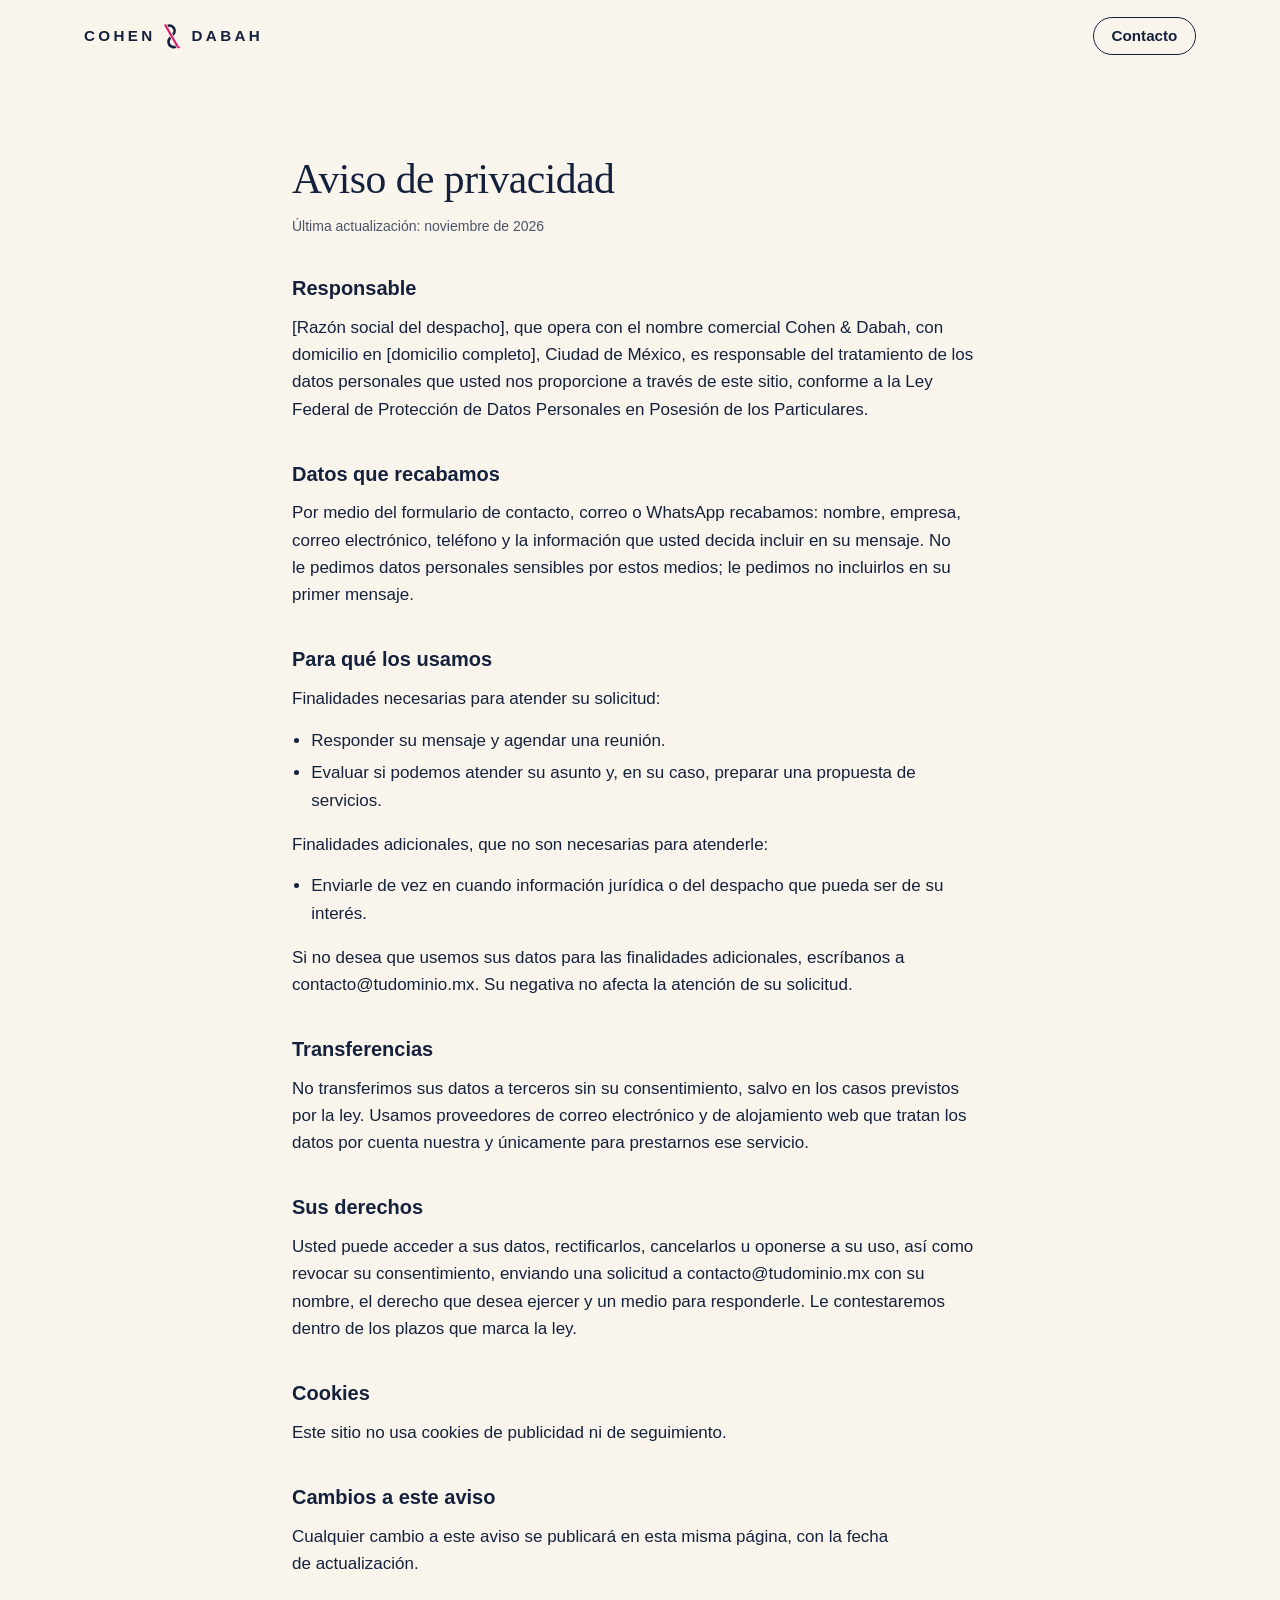
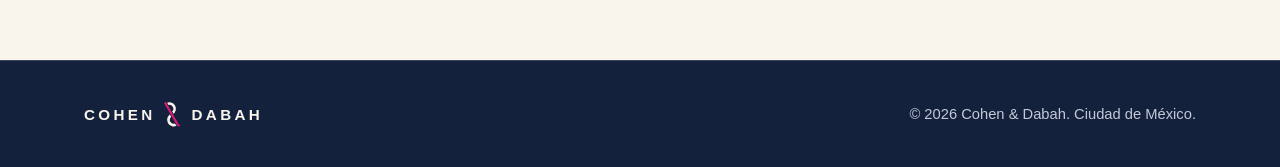
==== aviso-de-privacidad.html @ 1822c253 "Add files via upload" ====
<!doctype html>
<html lang="es-MX">
<head>
<meta charset="utf-8">
<meta name="viewport" content="width=device-width, initial-scale=1, viewport-fit=cover">
<title>Aviso de privacidad · Cohen &amp; Dabah</title>
<meta name="description" content="Aviso de privacidad de Cohen &amp; Dabah para las personas que nos contactan a través de este sitio.">
<meta name="robots" content="noindex">
<link rel="canonical" href="https://tudominio.mx/aviso-de-privacidad">
<link rel="icon" href="/favicon.svg" type="image/svg+xml">
<link rel="stylesheet" href="/styles.css">
</head>
<body>
<header class="site-header" id="top">
  <div class="wrap">
    <a class="lockup" href="/" aria-label="Cohen &amp; Dabah, inicio">
      <span>COHEN</span>
      <svg class="sym" viewBox="45 0 250 355" aria-hidden="true"><g transform="rotate(-30 150 180)"><path class="ink" stroke-width="36" d="M150 189.6 A72 72 0 1 0 150 330.4"/><path class="ink" stroke-width="36" d="M150 30 H160 A70 70 0 0 1 160 170 H150"/></g><path class="cut" stroke-width="50" d="M65 32.8 L230 318.6 C234 326 240 331 249 331 C256 331 261 328 264 323"/><path class="stroke" stroke-width="30" d="M57.5 19.8 L230 318.6"/><path class="tail" d="M217 326.1 C223 340 237 346 250 345 C259 344 265 335 267 321 C262 325 256 325 251 324 C246 323 245 318 243 311.1 Z"/></svg>
      <span>DABAH</span>
    </a>
    <nav class="nav" aria-label="Principal"><a class="btn" href="/#contacto">Contacto</a></nav>
  </div>
</header>

<main class="legal">
  <div class="wrap">
    <h1>Aviso de privacidad</h1>
    <p class="updated">Última actualización: noviembre de 2026</p>

    <h2>Responsable</h2>
    <p>[Razón social del despacho], que opera con el nombre comercial Cohen &amp; Dabah, con domicilio en [domicilio completo], Ciudad de México, es responsable del tratamiento de los datos personales que usted nos proporcione a través de este sitio, conforme a la Ley Federal de Protección de Datos Personales en Posesión de los Particulares.</p>

    <h2>Datos que recabamos</h2>
    <p>Por medio del formulario de contacto, correo o WhatsApp recabamos: nombre, empresa, correo electrónico, teléfono y la información que usted decida incluir en su mensaje. No le pedimos datos personales sensibles por estos medios; le pedimos no incluirlos en su primer mensaje.</p>

    <h2>Para qué los usamos</h2>
    <p>Finalidades necesarias para atender su solicitud:</p>
    <ul>
      <li>Responder su mensaje y agendar una reunión.</li>
      <li>Evaluar si podemos atender su asunto y, en su caso, preparar una propuesta de servicios.</li>
    </ul>
    <p>Finalidades adicionales, que no son necesarias para atenderle:</p>
    <ul>
      <li>Enviarle de vez en cuando información jurídica o del despacho que pueda ser de su interés.</li>
    </ul>
    <p>Si no desea que usemos sus datos para las finalidades adicionales, escríbanos a <span data-site="email-text">contacto@tudominio.mx</span>. Su negativa no afecta la atención de su solicitud.</p>

    <h2>Transferencias</h2>
    <p>No transferimos sus datos a terceros sin su consentimiento, salvo en los casos previstos por la ley. Usamos proveedores de correo electrónico y de alojamiento web que tratan los datos por cuenta nuestra y únicamente para prestarnos ese servicio.</p>

    <h2>Sus derechos</h2>
    <p>Usted puede acceder a sus datos, rectificarlos, cancelarlos u oponerse a su uso, así como revocar su consentimiento, enviando una solicitud a <span data-site="email-text">contacto@tudominio.mx</span> con su nombre, el derecho que desea ejercer y un medio para responderle. Le contestaremos dentro de los plazos que marca la ley.</p>

    <h2>Cookies</h2>
    <p>Este sitio no usa cookies de publicidad ni de seguimiento.</p>

    <h2>Cambios a este aviso</h2>
    <p>Cualquier cambio a este aviso se publicará en esta misma página, con la fecha de actualización.</p>
  </div>
</main>

<footer class="site-footer on-navy">
  <div class="wrap">
    <a class="lockup" href="/" aria-label="Cohen &amp; Dabah, inicio">
      <span>COHEN</span>
      <svg class="sym" viewBox="45 0 250 355" aria-hidden="true"><g transform="rotate(-30 150 180)"><path class="ink" stroke-width="36" d="M150 189.6 A72 72 0 1 0 150 330.4"/><path class="ink" stroke-width="36" d="M150 30 H160 A70 70 0 0 1 160 170 H150"/></g><path class="cut" stroke-width="50" d="M65 32.8 L230 318.6 C234 326 240 331 249 331 C256 331 261 328 264 323"/><path class="stroke" stroke-width="30" d="M57.5 19.8 L230 318.6"/><path class="tail" d="M217 326.1 C223 340 237 346 250 345 C259 344 265 335 267 321 C262 325 256 325 251 324 C246 323 245 318 243 311.1 Z"/></svg>
      <span>DABAH</span>
    </a>
    <p>© 2026 Cohen &amp; Dabah. Ciudad de México.</p>
  </div>
</footer>
</body>
</html>
---- styles.css ----
/* Cohen & Dabah — sitio v1
   Layout: navy bands carry the brand (hero, experiencia, contacto); ivory bands carry the reading.
   Single-theme by choice: the brand palette is fixed, every color is set explicitly. */

@font-face {
  font-family: "DM Sans";
  src: url("/fonts/dm-sans.woff2") format("woff2");
  font-weight: 100 1000;
  font-style: normal;
  font-display: swap;
}
@font-face {
  font-family: "Fraunces";
  src: url("/fonts/fraunces.woff2") format("woff2");
  font-weight: 100 900;
  font-style: normal;
  font-display: swap;
}

:root {
  --navy: #14213D;
  --navy-2: #1B2A4A;
  --rosa: #D81B72;
  --rosa-on-navy: #F06AA5;
  --ivory: #FAF5EC;
  --paper: #F2EADC;
  --slate: #4A5468;
  --line: #D9D0C0;
  --mist: #C3C9D6;
  --line-on-navy: rgba(195, 201, 214, 0.22);

  --sans: "DM Sans", "Helvetica Neue", Arial, sans-serif;
  --serif: "Fraunces", Georgia, "Times New Roman", serif;

  --step--1: 0.875rem;
  --step-0: 1.0625rem;
  --step-1: 1.25rem;
  --step-2: 1.625rem;
  --step-3: clamp(1.9rem, 1.4rem + 1.8vw, 2.6rem);
  --step-4: clamp(2.4rem, 1.6rem + 3.4vw, 4.1rem);

  --wrap: 72rem;
  --gutter-l: max(20px, env(safe-area-inset-left, 0px));
  --gutter-r: max(20px, env(safe-area-inset-right, 0px));

  color-scheme: light;
}

* { box-sizing: border-box; }
html { scroll-behavior: smooth; -webkit-text-size-adjust: 100%; }
body {
  margin: 0;
  background: var(--ivory);
  color: var(--navy);
  font-family: var(--sans);
  font-size: var(--step-0);
  line-height: 1.6;
  -webkit-font-smoothing: antialiased;
}
img, svg { max-width: 100%; }
a { color: inherit; }
:focus-visible { outline: 2px solid var(--rosa); outline-offset: 3px; border-radius: 2px; }
::selection { background: var(--rosa); color: var(--ivory); }

h1, h2, h3 {
  font-family: var(--serif);
  font-weight: 450;
  font-variation-settings: "SOFT" 30, "WONK" 0;
  line-height: 1.12;
  letter-spacing: -0.012em;
  text-wrap: balance;
  margin: 0;
}
p { margin: 0; text-wrap: pretty; }

.wrap {
  max-width: var(--wrap);
  margin-inline: auto;
  padding-left: var(--gutter-l);
  padding-right: var(--gutter-r);
}
.band { padding-block: clamp(4rem, 3rem + 4vw, 7rem); }
.band--navy { background: var(--navy); color: var(--ivory); }
.band--paper { background: var(--paper); }

.skip {
  position: absolute; left: -9999px; top: 0;
  background: var(--navy); color: var(--ivory); padding: 0.6rem 1rem; z-index: 50;
}
.skip:focus { left: 1rem; top: 1rem; }

/* ---------- Symbol ---------- */
.sym { display: block; overflow: visible; }
.sym .ink { fill: none; stroke: var(--sym-ink, var(--navy)); }
.sym .cut { fill: none; stroke: var(--sym-cut, var(--ivory)); stroke-linecap: butt; stroke-linejoin: round; }
.sym .stroke { fill: none; stroke: var(--rosa); stroke-linecap: butt; }
.sym .tail { fill: var(--rosa); }
.on-navy { --sym-ink: var(--ivory); --sym-cut: var(--navy); }

/* ---------- Header ---------- */
body::before {
  content: ""; position: fixed; inset: 0 0 auto;
  height: env(safe-area-inset-top, 0px); z-index: 30; background: var(--ivory);
}
.site-header {
  position: sticky; top: env(safe-area-inset-top, 0px); z-index: 20;
  background: rgba(250, 245, 236, 0.94);
  backdrop-filter: saturate(140%) blur(8px);
  border-bottom: 1px solid transparent;
  transition: border-color 0.2s;
}
.site-header.is-scrolled { border-bottom-color: var(--line); }
.site-header .wrap {
  display: flex; align-items: center; justify-content: space-between; gap: 1.5rem;
  min-height: 4.5rem;
}
.lockup {
  display: inline-flex; align-items: center; gap: 0.55rem;
  text-decoration: none; color: var(--navy);
  font-weight: 700; font-size: 0.95rem; letter-spacing: 0.22em; line-height: 1;
}
.lockup .sym { width: 1.15rem; height: auto; }
.lockup span:last-child { margin-right: -0.22em; }
.nav { display: flex; align-items: center; gap: 1.75rem; font-size: 0.95rem; }
.nav a { text-decoration: none; color: var(--slate); }
.nav a:hover { color: var(--navy); }
.btn {
  display: inline-flex; align-items: center; justify-content: center; gap: 0.5rem;
  font: 600 0.95rem/1 var(--sans);
  padding: 0.85rem 1.3rem; border-radius: 999px;
  border: 1.5px solid currentColor; text-decoration: none; cursor: pointer;
  background: transparent; color: inherit;
  transition: background 0.15s, color 0.15s, border-color 0.15s;
}
.btn--solid { background: var(--rosa); border-color: var(--rosa); color: #fff; }
.btn--solid:hover { background: #B8145F; border-color: #B8145F; }
.btn--ghost:hover { background: var(--ivory); color: var(--navy); border-color: var(--ivory); }
.nav .btn { color: var(--navy); padding: 0.65rem 1.1rem; }
.nav .btn:hover { background: var(--navy); color: var(--ivory); border-color: var(--navy); }

@media (max-width: 760px) {
  .nav a:not(.btn) { display: none; }
  .lockup { font-size: 0.82rem; letter-spacing: 0.18em; }
}

/* ---------- Hero ---------- */
.hero { padding-block: clamp(3.5rem, 2.5rem + 5vw, 7.5rem) clamp(3.5rem, 2.5rem + 4vw, 6.5rem); }
.hero .wrap {
  display: grid; grid-template-columns: minmax(0, 1.5fr) minmax(0, 1fr);
  align-items: center; gap: clamp(2rem, 5vw, 5rem);
}
.hero h1 { font-size: var(--step-4); font-weight: 400; max-width: 14ch; }
.hero .lede { margin-top: 1.6rem; max-width: 36rem; font-size: var(--step-1); line-height: 1.55; color: var(--mist); }
.hero .actions { margin-top: 2.4rem; display: flex; flex-wrap: wrap; gap: 0.9rem; }
.hero-mark { justify-self: center; width: min(100%, 17rem); }
.hero-mark .sym { width: 100%; height: auto; }
.hero-mark figcaption {
  margin-top: 1.4rem; text-align: center;
  font-size: var(--step--1); color: var(--mist); letter-spacing: 0.02em;
}

@media (prefers-reduced-motion: no-preference) {
  .hero-mark .stroke { stroke-dasharray: 342; stroke-dashoffset: 342; animation: draw 1.1s cubic-bezier(.6,.05,.25,1) 0.25s forwards; }
  .hero-mark .tail { opacity: 0; animation: appear 0.35s ease-out 1.2s forwards; }
}
@keyframes draw { to { stroke-dashoffset: 0; } }
@keyframes appear { to { opacity: 1; } }

@media (max-width: 820px) {
  .hero .wrap { grid-template-columns: 1fr; }
  .hero-mark { order: -1; justify-self: start; width: 6.5rem; }
  .hero-mark figcaption { display: none; }
}

/* ---------- Section heads ---------- */
.head { display: grid; gap: 1rem; max-width: 42rem; margin-bottom: clamp(2.5rem, 2rem + 2vw, 3.75rem); }
.head h2 { font-size: var(--step-3); }
.head p { color: var(--slate); font-size: var(--step-1); line-height: 1.55; }
.band--navy .head p { color: var(--mist); }

/* ---------- Situations ---------- */
.situations {
  list-style: none; margin: 0; padding: 0;
  display: grid; grid-template-columns: repeat(2, minmax(0, 1fr));
  column-gap: clamp(2rem, 5vw, 4.5rem);
  border-top: 1px solid var(--line);
}
.situations li {
  display: grid; grid-template-columns: 1.1rem minmax(0, 1fr); gap: 0.9rem;
  padding-block: 1.25rem; border-bottom: 1px solid var(--line);
}
.situations li::before {
  content: ""; width: 0.6rem; height: 2px; background: var(--rosa); margin-top: 0.8rem;
}
.situations strong { display: block; font-weight: 600; }
.situations span { color: var(--slate); font-size: 0.98rem; }
@media (max-width: 720px) { .situations { grid-template-columns: 1fr; } }

/* ---------- Practice ---------- */
.practice {
  display: grid; grid-template-columns: minmax(0, 1fr) auto minmax(0, 1fr);
  gap: clamp(1.5rem, 4vw, 4rem); align-items: start;
}
.practice-col h3 { font-size: var(--step-2); }
.practice-col > p { margin-top: 0.75rem; color: var(--slate); }
.practice-col ul { list-style: none; margin: 1.75rem 0 0; padding: 0; border-top: 1px solid var(--line); }
.practice-col li { padding-block: 0.85rem; border-bottom: 1px solid var(--line); }
.practice-col li b { display: block; font-weight: 600; }
.practice-col li span { display: block; color: var(--slate); font-size: 0.95rem; margin-top: 0.15rem; }
.practice-amp { width: 4.75rem; padding-top: 0.4rem; }
.practice-amp .sym { width: 100%; height: auto; }
.practice-note {
  margin-top: clamp(2.5rem, 4vw, 3.5rem); max-width: 44rem;
  font-family: var(--serif); font-size: var(--step-1); line-height: 1.5;
}
@media (max-width: 820px) {
  .practice { grid-template-columns: 1fr; }
  .practice-amp { width: 3rem; padding-top: 0; }
}

/* ---------- Experience ---------- */
.case {
  display: grid; grid-template-columns: minmax(0, 0.9fr) minmax(0, 1.1fr);
  gap: clamp(2rem, 6vw, 6rem); align-items: start;
}
.case-figure { font-family: var(--serif); font-weight: 400; font-size: clamp(5rem, 3rem + 9vw, 10rem); line-height: 0.9; letter-spacing: -0.03em; }
.case-figure small { display: block; font-family: var(--sans); font-size: var(--step-0); letter-spacing: 0; color: var(--mist); margin-top: 1rem; line-height: 1.5; max-width: 18rem; }
.case h2 { font-size: var(--step-3); }
.case p { margin-top: 1.25rem; color: var(--mist); max-width: 38rem; }
.case dl { margin: 2rem 0 0; display: grid; gap: 0; border-top: 1px solid var(--line-on-navy); }
.case dl div { display: grid; grid-template-columns: 8.5rem minmax(0, 1fr); gap: 1rem; padding-block: 0.9rem; border-bottom: 1px solid var(--line-on-navy); }
.case dt { color: var(--rosa-on-navy); font-weight: 600; font-size: 0.95rem; }
.case dd { margin: 0; color: var(--ivory); }
@media (max-width: 820px) {
  .case { grid-template-columns: 1fr; }
  .case dl div { grid-template-columns: 1fr; gap: 0.2rem; }
}

/* ---------- Process ---------- */
.steps {
  list-style: none; margin: 0; padding: 0; counter-reset: step;
  display: grid; grid-template-columns: repeat(4, minmax(0, 1fr)); gap: clamp(1.25rem, 3vw, 2.5rem);
}
.steps li { counter-increment: step; border-top: 2px solid var(--navy); padding-top: 1.25rem; }
.steps li::before {
  content: counter(step); display: block;
  font-family: var(--serif); font-size: 2.2rem; line-height: 1; color: var(--rosa); margin-bottom: 1rem;
  font-variant-numeric: lining-nums;
}
.steps h3 { font-size: var(--step-1); font-family: var(--sans); font-weight: 650; letter-spacing: 0; }
.steps p { margin-top: 0.6rem; color: var(--slate); font-size: 0.98rem; }
@media (max-width: 900px) { .steps { grid-template-columns: repeat(2, minmax(0, 1fr)); row-gap: 2.5rem; } }
@media (max-width: 520px) { .steps { grid-template-columns: 1fr; } }

/* ---------- Partners ---------- */
.partners { display: grid; grid-template-columns: repeat(2, minmax(0, 1fr)); gap: clamp(2rem, 6vw, 5.5rem); }
.partner { display: grid; gap: 1rem; align-content: start; }
.partner-mono {
  width: 3.5rem; height: 3.5rem; border-radius: 50%;
  display: grid; place-items: center;
  background: var(--navy); color: var(--ivory);
  font-family: var(--serif); font-size: 1.6rem; line-height: 1;
}
.partner h3 { font-size: var(--step-2); }
.partner .role { color: var(--rosa); font-weight: 600; font-size: 0.95rem; margin-top: -0.4rem; }
.partner p { color: var(--slate); }
.partner ul { margin: 0.25rem 0 0; padding: 0; list-style: none; display: grid; gap: 0.55rem; }
.partner li { padding-left: 1.1rem; position: relative; font-size: 0.98rem; }
.partner li::before { content: ""; position: absolute; left: 0; top: 0.75em; width: 0.5rem; height: 2px; background: var(--rosa); }
@media (max-width: 760px) { .partners { grid-template-columns: 1fr; } }

/* ---------- Contact ---------- */
.contact { display: grid; grid-template-columns: minmax(0, 0.85fr) minmax(0, 1.15fr); gap: clamp(2.5rem, 6vw, 6rem); align-items: start; }
.contact h2 { font-size: var(--step-3); }
.contact .intro { margin-top: 1.25rem; color: var(--mist); font-size: var(--step-1); line-height: 1.55; }
.channels { margin: 2.5rem 0 0; padding: 0; list-style: none; border-top: 1px solid var(--line-on-navy); }
.channels li { padding-block: 1rem; border-bottom: 1px solid var(--line-on-navy); display: grid; gap: 0.15rem; }
.channels .label { font-size: var(--step--1); color: var(--mist); }
.channels a, .channels .value { color: var(--ivory); font-size: var(--step-1); text-decoration: none; overflow-wrap: anywhere; user-select: all; }
.channels a:hover { color: var(--rosa-on-navy); }

.form { display: grid; grid-template-columns: repeat(2, minmax(0, 1fr)); gap: 1.1rem 1.25rem; }
.field { display: grid; gap: 0.4rem; min-width: 0; }
.field--full { grid-column: 1 / -1; }
.field label { font-size: 0.92rem; color: var(--mist); }
.field input, .field select, .field textarea {
  width: 100%; font: inherit; font-size: 1rem; color: var(--ivory);
  background: var(--navy-2); border: 1px solid var(--line-on-navy); border-radius: 6px;
  padding: 0.8rem 0.9rem;
}
.field select { appearance: none; background-image: linear-gradient(45deg, transparent 50%, var(--mist) 50%), linear-gradient(135deg, var(--mist) 50%, transparent 50%); background-position: calc(100% - 1.2rem) 55%, calc(100% - 0.85rem) 55%; background-size: 0.35rem 0.35rem; background-repeat: no-repeat; padding-right: 2.2rem; }
.field select option { color: var(--navy); background: var(--ivory); }
.field textarea { min-height: 8.5rem; resize: vertical; }
.field input:focus, .field select:focus, .field textarea:focus { outline: none; border-color: var(--rosa-on-navy); box-shadow: 0 0 0 3px rgba(240, 106, 165, 0.25); }
.field input[aria-invalid="true"], .field textarea[aria-invalid="true"] { border-color: var(--rosa-on-navy); }
.consent { grid-column: 1 / -1; display: grid; grid-template-columns: auto minmax(0, 1fr); gap: 0.7rem; align-items: start; font-size: 0.92rem; color: var(--mist); }
.consent input { width: 1.1rem; height: 1.1rem; margin-top: 0.2rem; accent-color: var(--rosa); }
.consent a { color: var(--ivory); }
.form-foot { grid-column: 1 / -1; display: flex; flex-wrap: wrap; align-items: center; gap: 1rem 1.5rem; margin-top: 0.4rem; }
.form-status { font-size: 0.95rem; color: var(--mist); min-height: 1.5em; }
.form-status.is-error { color: var(--rosa-on-navy); }
.hp { position: absolute; left: -9999px; width: 1px; height: 1px; overflow: hidden; }
@media (max-width: 860px) { .contact { grid-template-columns: 1fr; } }
@media (max-width: 520px) { .form { grid-template-columns: 1fr; } }

/* ---------- Footer ---------- */
.site-footer { background: var(--navy); color: var(--mist); border-top: 1px solid var(--line-on-navy); padding-block: 2.5rem calc(2.5rem + env(safe-area-inset-bottom, 0px)); font-size: 0.92rem; }
.site-footer .wrap { display: flex; flex-wrap: wrap; justify-content: space-between; align-items: center; gap: 1.25rem 2rem; }
.site-footer .lockup { color: var(--ivory); }
.site-footer nav { display: flex; flex-wrap: wrap; gap: 0.5rem 1.5rem; }
.site-footer a { color: var(--mist); text-decoration: none; }
.site-footer a:hover { color: var(--ivory); }

/* ---------- Legal page ---------- */
.legal { padding-block: clamp(3rem, 2rem + 4vw, 5.5rem); }
.legal .wrap { max-width: 46rem; }
.legal h1 { font-size: var(--step-3); }
.legal .updated { margin-top: 0.75rem; color: var(--slate); font-size: var(--step--1); }
.legal h2 { font-size: var(--step-1); font-family: var(--sans); font-weight: 650; letter-spacing: 0; margin-top: 2.5rem; }
.legal p, .legal ul { margin-top: 0.9rem; color: var(--navy); }
.legal ul { padding-left: 1.2rem; }
.legal li + li { margin-top: 0.35rem; }
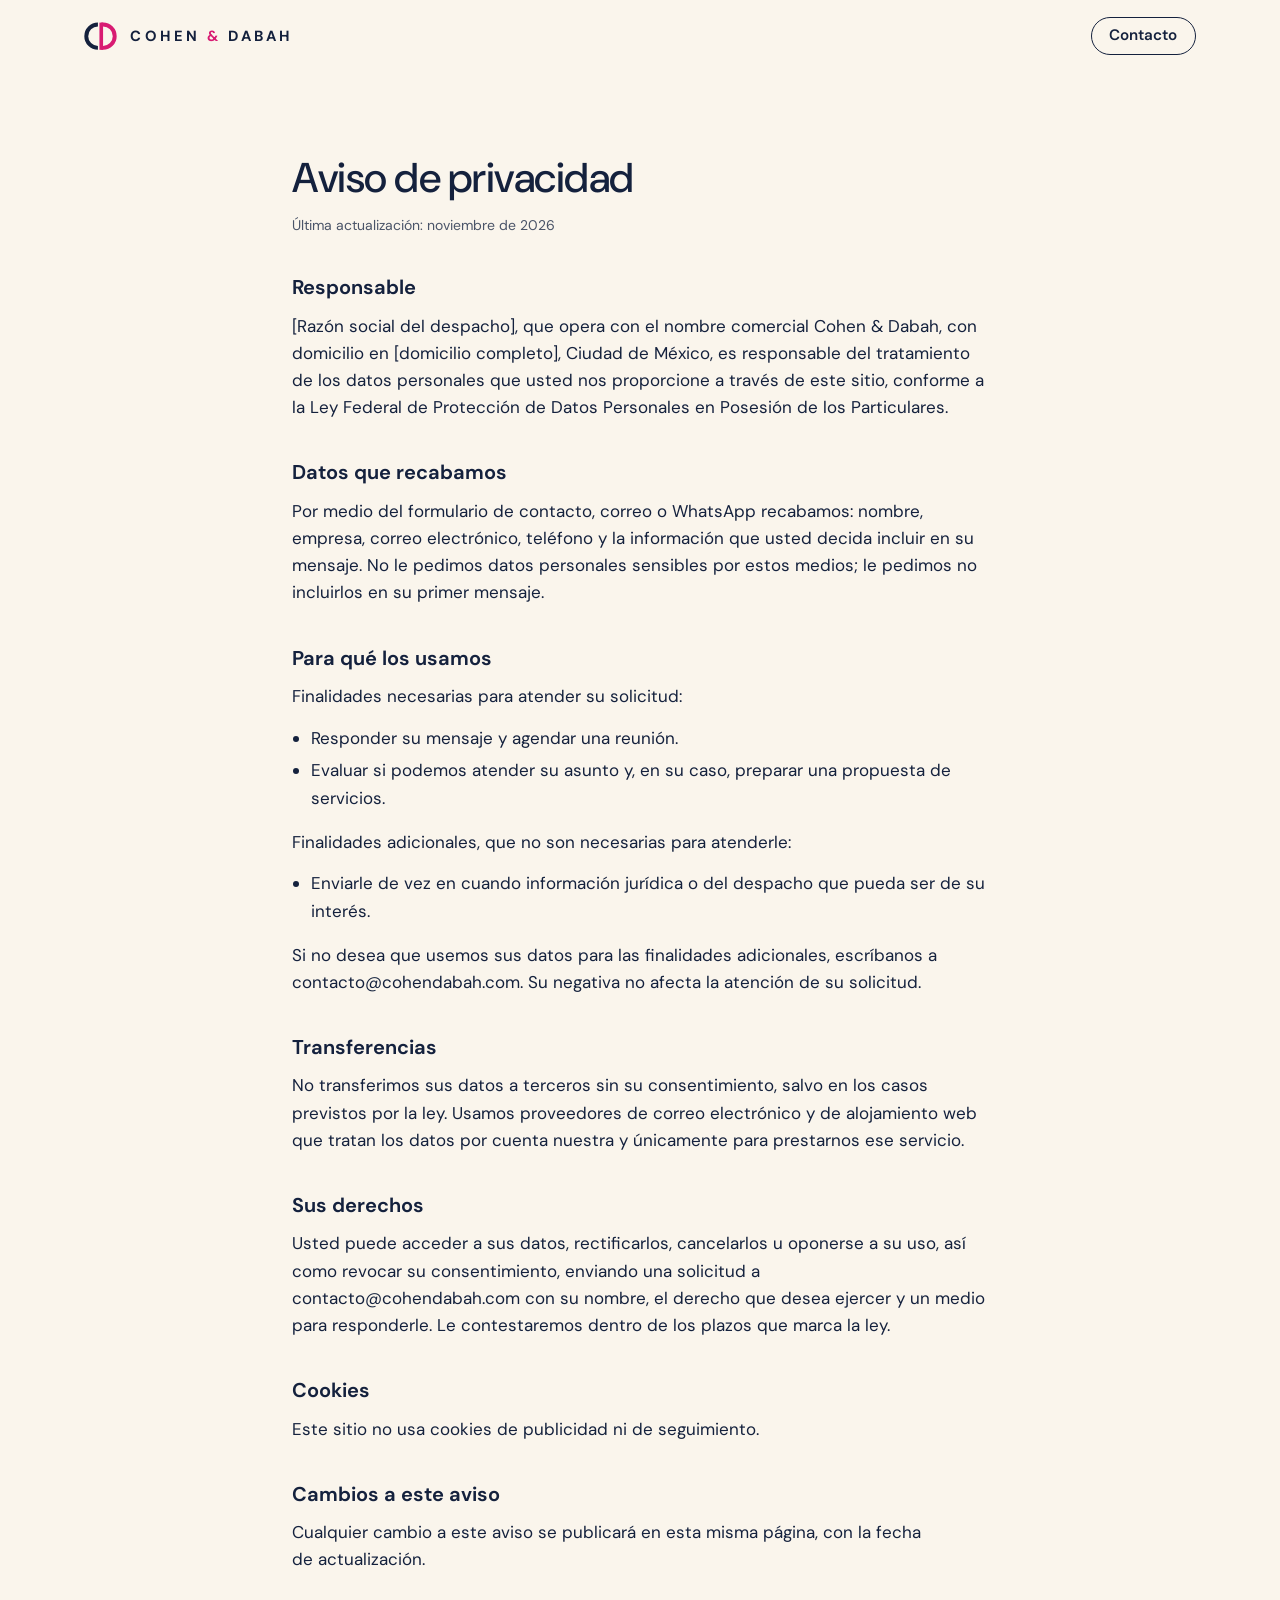
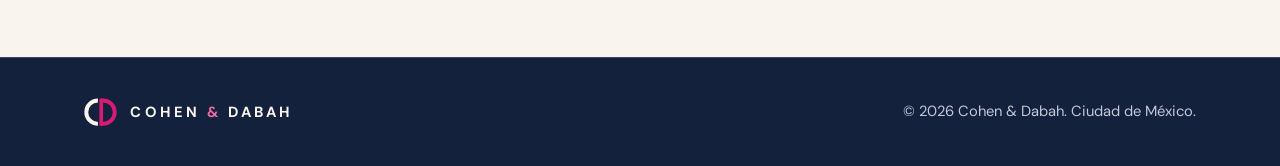
==== commit 024f5021: "Nuevo logo C | D con pilar y fuentes en /fonts - Reemplaza el ampersand por el símbolo final 9b (C |" ====
--- a/aviso-de-privacidad.html
+++ b/aviso-de-privacidad.html
@@ -6,7 +6,7 @@
 <title>Aviso de privacidad · Cohen &amp; Dabah</title>
 <meta name="description" content="Aviso de privacidad de Cohen &amp; Dabah para las personas que nos contactan a través de este sitio.">
 <meta name="robots" content="noindex">
-<link rel="canonical" href="https://tudominio.mx/aviso-de-privacidad">
+<link rel="canonical" href="https://cohendabah.com/aviso-de-privacidad">
 <link rel="icon" href="/favicon.svg" type="image/svg+xml">
 <link rel="stylesheet" href="/styles.css">
 </head>
@@ -14,9 +14,7 @@
 <header class="site-header" id="top">
   <div class="wrap">
     <a class="lockup" href="/" aria-label="Cohen &amp; Dabah, inicio">
-      <span>COHEN</span>
-      <svg class="sym" viewBox="45 0 250 355" aria-hidden="true"><g transform="rotate(-30 150 180)"><path class="ink" stroke-width="36" d="M150 189.6 A72 72 0 1 0 150 330.4"/><path class="ink" stroke-width="36" d="M150 30 H160 A70 70 0 0 1 160 170 H150"/></g><path class="cut" stroke-width="50" d="M65 32.8 L230 318.6 C234 326 240 331 249 331 C256 331 261 328 264 323"/><path class="stroke" stroke-width="30" d="M57.5 19.8 L230 318.6"/><path class="tail" d="M217 326.1 C223 340 237 346 250 345 C259 344 265 335 267 321 C262 325 256 325 251 324 C246 323 245 318 243 311.1 Z"/></svg>
-      <span>DABAH</span>
+      <svg class="sym" viewBox="6 56 222 188" aria-hidden="true"><path class="d" d="M120 73 H132 A77 77 0 0 1 132 227 H120"/><rect class="pillar" x="108" y="60" width="24" height="180"/><path class="c" d="M98 73 A77 77 0 0 0 98 227"/></svg><span class="lockup-name">COHEN <span class="amp">&amp;</span> DABAH</span>
     </a>
     <nav class="nav" aria-label="Principal"><a class="btn" href="/#contacto">Contacto</a></nav>
   </div>
@@ -43,13 +41,13 @@
     <ul>
       <li>Enviarle de vez en cuando información jurídica o del despacho que pueda ser de su interés.</li>
     </ul>
-    <p>Si no desea que usemos sus datos para las finalidades adicionales, escríbanos a <span data-site="email-text">contacto@tudominio.mx</span>. Su negativa no afecta la atención de su solicitud.</p>
+    <p>Si no desea que usemos sus datos para las finalidades adicionales, escríbanos a <span data-site="email-text">contacto@cohendabah.com</span>. Su negativa no afecta la atención de su solicitud.</p>
 
     <h2>Transferencias</h2>
     <p>No transferimos sus datos a terceros sin su consentimiento, salvo en los casos previstos por la ley. Usamos proveedores de correo electrónico y de alojamiento web que tratan los datos por cuenta nuestra y únicamente para prestarnos ese servicio.</p>
 
     <h2>Sus derechos</h2>
-    <p>Usted puede acceder a sus datos, rectificarlos, cancelarlos u oponerse a su uso, así como revocar su consentimiento, enviando una solicitud a <span data-site="email-text">contacto@tudominio.mx</span> con su nombre, el derecho que desea ejercer y un medio para responderle. Le contestaremos dentro de los plazos que marca la ley.</p>
+    <p>Usted puede acceder a sus datos, rectificarlos, cancelarlos u oponerse a su uso, así como revocar su consentimiento, enviando una solicitud a <span data-site="email-text">contacto@cohendabah.com</span> con su nombre, el derecho que desea ejercer y un medio para responderle. Le contestaremos dentro de los plazos que marca la ley.</p>
 
     <h2>Cookies</h2>
     <p>Este sitio no usa cookies de publicidad ni de seguimiento.</p>
@@ -62,9 +60,7 @@
 <footer class="site-footer on-navy">
   <div class="wrap">
     <a class="lockup" href="/" aria-label="Cohen &amp; Dabah, inicio">
-      <span>COHEN</span>
-      <svg class="sym" viewBox="45 0 250 355" aria-hidden="true"><g transform="rotate(-30 150 180)"><path class="ink" stroke-width="36" d="M150 189.6 A72 72 0 1 0 150 330.4"/><path class="ink" stroke-width="36" d="M150 30 H160 A70 70 0 0 1 160 170 H150"/></g><path class="cut" stroke-width="50" d="M65 32.8 L230 318.6 C234 326 240 331 249 331 C256 331 261 328 264 323"/><path class="stroke" stroke-width="30" d="M57.5 19.8 L230 318.6"/><path class="tail" d="M217 326.1 C223 340 237 346 250 345 C259 344 265 335 267 321 C262 325 256 325 251 324 C246 323 245 318 243 311.1 Z"/></svg>
-      <span>DABAH</span>
+      <svg class="sym" viewBox="6 56 222 188" aria-hidden="true"><path class="d" d="M120 73 H132 A77 77 0 0 1 132 227 H120"/><rect class="pillar" x="108" y="60" width="24" height="180"/><path class="c" d="M98 73 A77 77 0 0 0 98 227"/></svg><span class="lockup-name">COHEN <span class="amp">&amp;</span> DABAH</span>
     </a>
     <p>© 2026 Cohen &amp; Dabah. Ciudad de México.</p>
   </div>
--- a/styles.css
+++ b/styles.css
@@ -6,13 +6,6 @@
   font-family: "DM Sans";
   src: url("/fonts/dm-sans.woff2") format("woff2");
   font-weight: 100 1000;
-  font-style: normal;
-  font-display: swap;
-}
-@font-face {
-  font-family: "Fraunces";
-  src: url("/fonts/fraunces.woff2") format("woff2");
-  font-weight: 100 900;
   font-style: normal;
   font-display: swap;
 }
@@ -30,7 +23,6 @@
   --line-on-navy: rgba(195, 201, 214, 0.22);
 
   --sans: "DM Sans", "Helvetica Neue", Arial, sans-serif;
-  --serif: "Fraunces", Georgia, "Times New Roman", serif;
 
   --step--1: 0.875rem;
   --step-0: 1.0625rem;
@@ -63,10 +55,9 @@
 ::selection { background: var(--rosa); color: var(--ivory); }
 
 h1, h2, h3 {
-  font-family: var(--serif);
-  font-weight: 450;
-  font-variation-settings: "SOFT" 30, "WONK" 0;
-  line-height: 1.12;
+  font-family: var(--sans);
+  font-weight: 500;
+  line-height: 1.1;
   letter-spacing: -0.012em;
   text-wrap: balance;
   margin: 0;
@@ -90,12 +81,13 @@
 .skip:focus { left: 1rem; top: 1rem; }
 
 /* ---------- Symbol ---------- */
+/* 9b · C | D con pilar: C en tinta, D y pilar en rosa */
 .sym { display: block; overflow: visible; }
-.sym .ink { fill: none; stroke: var(--sym-ink, var(--navy)); }
-.sym .cut { fill: none; stroke: var(--sym-cut, var(--ivory)); stroke-linecap: butt; stroke-linejoin: round; }
-.sym .stroke { fill: none; stroke: var(--rosa); stroke-linecap: butt; }
-.sym .tail { fill: var(--rosa); }
-.on-navy { --sym-ink: var(--ivory); --sym-cut: var(--navy); }
+.sym .c, .sym .d { fill: none; stroke-width: 26; stroke-linecap: butt; }
+.sym .c { stroke: var(--sym-ink, var(--navy)); }
+.sym .d { stroke: var(--rosa); }
+.sym .pillar { fill: var(--rosa); }
+.on-navy { --sym-ink: var(--ivory); }
 
 /* ---------- Header ---------- */
 body::before {
@@ -115,12 +107,15 @@
   min-height: 4.5rem;
 }
 .lockup {
-  display: inline-flex; align-items: center; gap: 0.55rem;
+  display: inline-flex; align-items: center; gap: 0.8rem;
   text-decoration: none; color: var(--navy);
-  font-weight: 700; font-size: 0.95rem; letter-spacing: 0.22em; line-height: 1;
-}
-.lockup .sym { width: 1.15rem; height: auto; }
-.lockup span:last-child { margin-right: -0.22em; }
+  font-weight: 700; font-size: 0.92rem; letter-spacing: 0.22em; line-height: 1;
+  white-space: nowrap;
+}
+.lockup .sym { width: 2.1rem; height: auto; flex: none; }
+.lockup-name { margin-right: -0.22em; }
+.amp { color: var(--rosa); }
+.on-navy .amp { color: var(--rosa-on-navy); }
 .nav { display: flex; align-items: center; gap: 1.75rem; font-size: 0.95rem; }
 .nav a { text-decoration: none; color: var(--slate); }
 .nav a:hover { color: var(--navy); }
@@ -140,7 +135,8 @@
 
 @media (max-width: 760px) {
   .nav a:not(.btn) { display: none; }
-  .lockup { font-size: 0.82rem; letter-spacing: 0.18em; }
+  .lockup { font-size: 0.8rem; letter-spacing: 0.16em; gap: 0.6rem; }
+  .lockup .sym { width: 1.8rem; }
 }
 
 /* ---------- Hero ---------- */
@@ -149,10 +145,10 @@
   display: grid; grid-template-columns: minmax(0, 1.5fr) minmax(0, 1fr);
   align-items: center; gap: clamp(2rem, 5vw, 5rem);
 }
-.hero h1 { font-size: var(--step-4); font-weight: 400; max-width: 14ch; }
+.hero h1 { font-size: var(--step-4); font-weight: 500; max-width: 14ch; letter-spacing: -0.02em; }
 .hero .lede { margin-top: 1.6rem; max-width: 36rem; font-size: var(--step-1); line-height: 1.55; color: var(--mist); }
 .hero .actions { margin-top: 2.4rem; display: flex; flex-wrap: wrap; gap: 0.9rem; }
-.hero-mark { justify-self: center; width: min(100%, 17rem); }
+.hero-mark { justify-self: center; width: min(100%, 19rem); }
 .hero-mark .sym { width: 100%; height: auto; }
 .hero-mark figcaption {
   margin-top: 1.4rem; text-align: center;
@@ -160,15 +156,17 @@
 }
 
 @media (prefers-reduced-motion: no-preference) {
-  .hero-mark .stroke { stroke-dasharray: 342; stroke-dashoffset: 342; animation: draw 1.1s cubic-bezier(.6,.05,.25,1) 0.25s forwards; }
-  .hero-mark .tail { opacity: 0; animation: appear 0.35s ease-out 1.2s forwards; }
-}
-@keyframes draw { to { stroke-dashoffset: 0; } }
-@keyframes appear { to { opacity: 1; } }
+  .hero-mark .pillar { transform-box: fill-box; transform-origin: 50% 100%; animation: rise 0.7s cubic-bezier(.6,.05,.25,1) 0.15s backwards; }
+  .hero-mark .c { stroke-dasharray: 242; animation: draw-c 0.9s cubic-bezier(.6,.05,.25,1) 0.7s backwards; }
+  .hero-mark .d { stroke-dasharray: 268; animation: draw-d 0.9s cubic-bezier(.6,.05,.25,1) 0.7s backwards; }
+}
+@keyframes rise { from { transform: scaleY(0); } }
+@keyframes draw-c { from { stroke-dashoffset: -242; } }
+@keyframes draw-d { from { stroke-dashoffset: 268; } }
 
 @media (max-width: 820px) {
   .hero .wrap { grid-template-columns: 1fr; }
-  .hero-mark { order: -1; justify-self: start; width: 6.5rem; }
+  .hero-mark { order: -1; justify-self: start; width: 7.5rem; }
   .hero-mark figcaption { display: none; }
 }
 
@@ -207,15 +205,16 @@
 .practice-col li { padding-block: 0.85rem; border-bottom: 1px solid var(--line); }
 .practice-col li b { display: block; font-weight: 600; }
 .practice-col li span { display: block; color: var(--slate); font-size: 0.95rem; margin-top: 0.15rem; }
-.practice-amp { width: 4.75rem; padding-top: 0.4rem; }
-.practice-amp .sym { width: 100%; height: auto; }
+.practice-amp { align-self: stretch; display: flex; justify-content: center; }
+.pillar-rule { width: 6px; background: var(--rosa); border-radius: 1px; }
 .practice-note {
   margin-top: clamp(2.5rem, 4vw, 3.5rem); max-width: 44rem;
-  font-family: var(--serif); font-size: var(--step-1); line-height: 1.5;
+  font-size: var(--step-1); line-height: 1.5; font-weight: 500;
 }
 @media (max-width: 820px) {
   .practice { grid-template-columns: 1fr; }
-  .practice-amp { width: 3rem; padding-top: 0; }
+  .practice-amp { justify-content: flex-start; }
+  .pillar-rule { width: 3.5rem; height: 4px; }
 }
 
 /* ---------- Experience ---------- */
@@ -223,7 +222,7 @@
   display: grid; grid-template-columns: minmax(0, 0.9fr) minmax(0, 1.1fr);
   gap: clamp(2rem, 6vw, 6rem); align-items: start;
 }
-.case-figure { font-family: var(--serif); font-weight: 400; font-size: clamp(5rem, 3rem + 9vw, 10rem); line-height: 0.9; letter-spacing: -0.03em; }
+.case-figure { font-weight: 300; font-size: clamp(5rem, 3rem + 9vw, 10rem); line-height: 0.9; letter-spacing: -0.03em; }
 .case-figure small { display: block; font-family: var(--sans); font-size: var(--step-0); letter-spacing: 0; color: var(--mist); margin-top: 1rem; line-height: 1.5; max-width: 18rem; }
 .case h2 { font-size: var(--step-3); }
 .case p { margin-top: 1.25rem; color: var(--mist); max-width: 38rem; }
@@ -244,7 +243,7 @@
 .steps li { counter-increment: step; border-top: 2px solid var(--navy); padding-top: 1.25rem; }
 .steps li::before {
   content: counter(step); display: block;
-  font-family: var(--serif); font-size: 2.2rem; line-height: 1; color: var(--rosa); margin-bottom: 1rem;
+  font-size: 2.2rem; font-weight: 300; line-height: 1; color: var(--rosa); margin-bottom: 1rem;
   font-variant-numeric: lining-nums;
 }
 .steps h3 { font-size: var(--step-1); font-family: var(--sans); font-weight: 650; letter-spacing: 0; }
@@ -259,7 +258,7 @@
   width: 3.5rem; height: 3.5rem; border-radius: 50%;
   display: grid; place-items: center;
   background: var(--navy); color: var(--ivory);
-  font-family: var(--serif); font-size: 1.6rem; line-height: 1;
+  font-size: 1.5rem; font-weight: 700; line-height: 1;
 }
 .partner h3 { font-size: var(--step-2); }
 .partner .role { color: var(--rosa); font-weight: 600; font-size: 0.95rem; margin-top: -0.4rem; }
@@ -320,3 +319,4 @@
 .legal p, .legal ul { margin-top: 0.9rem; color: var(--navy); }
 .legal ul { padding-left: 1.2rem; }
 .legal li + li { margin-top: 0.35rem; }
+.partner:nth-child(2) .partner-mono { background: var(--rosa); }
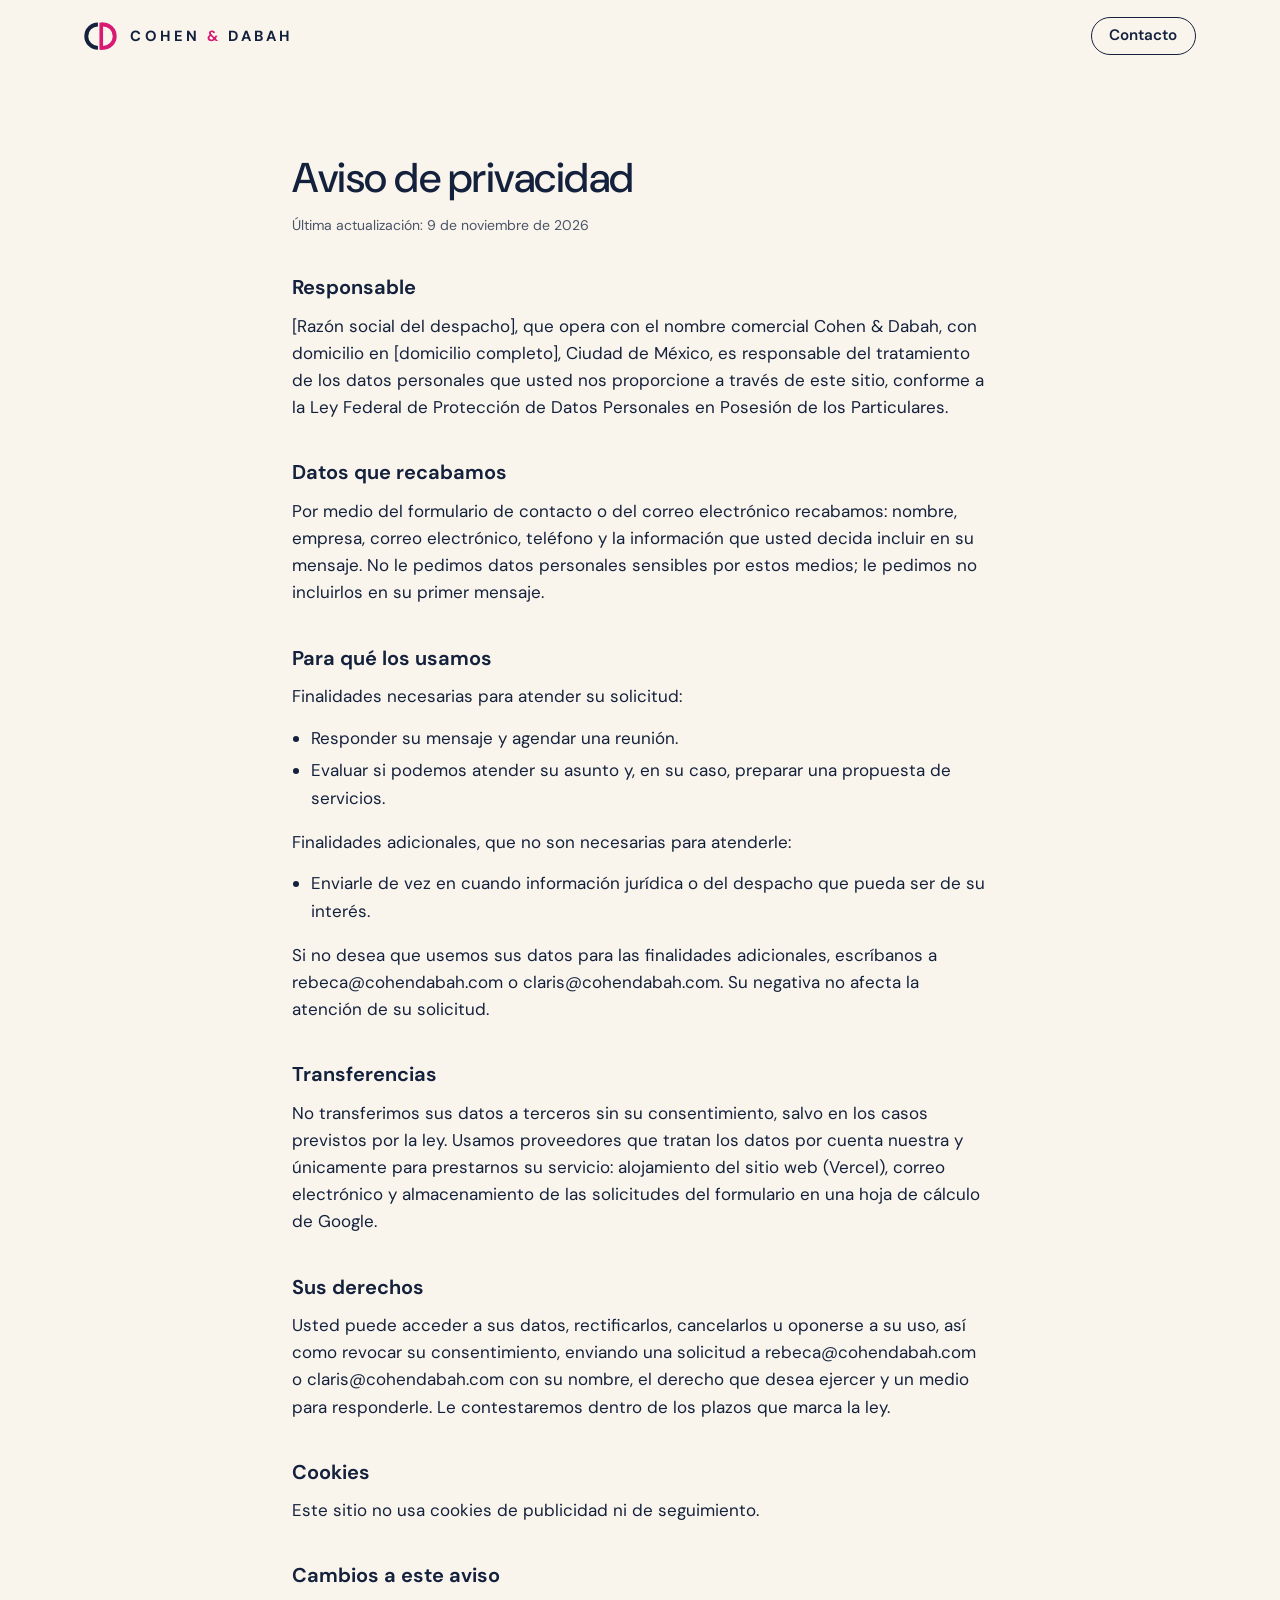
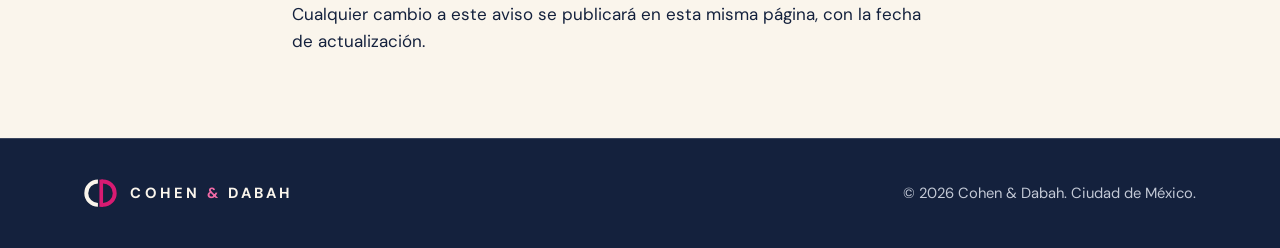
==== commit c9b1216b: "Formulario a Google Sheets y correo a las socias, sin WhatsApp, SEO - Quita WhatsApp del sitio y del" ====
--- a/aviso-de-privacidad.html
+++ b/aviso-de-privacidad.html
@@ -7,8 +7,9 @@
 <meta name="description" content="Aviso de privacidad de Cohen &amp; Dabah para las personas que nos contactan a través de este sitio.">
 <meta name="robots" content="noindex">
 <link rel="canonical" href="https://cohendabah.com/aviso-de-privacidad">
-<link rel="icon" href="/favicon.svg" type="image/svg+xml">
-<link rel="stylesheet" href="/styles.css">
+<link rel="icon" href="/favicon.svg?v=2" type="image/svg+xml">
+<link rel="apple-touch-icon" href="/apple-touch-icon.png?v=2">
+<link rel="stylesheet" href="/styles.css?v=4">
 </head>
 <body>
 <header class="site-header" id="top">
@@ -23,13 +24,13 @@
 <main class="legal">
   <div class="wrap">
     <h1>Aviso de privacidad</h1>
-    <p class="updated">Última actualización: noviembre de 2026</p>
+    <p class="updated">Última actualización: 9 de noviembre de 2026</p>
 
     <h2>Responsable</h2>
     <p>[Razón social del despacho], que opera con el nombre comercial Cohen &amp; Dabah, con domicilio en [domicilio completo], Ciudad de México, es responsable del tratamiento de los datos personales que usted nos proporcione a través de este sitio, conforme a la Ley Federal de Protección de Datos Personales en Posesión de los Particulares.</p>
 
     <h2>Datos que recabamos</h2>
-    <p>Por medio del formulario de contacto, correo o WhatsApp recabamos: nombre, empresa, correo electrónico, teléfono y la información que usted decida incluir en su mensaje. No le pedimos datos personales sensibles por estos medios; le pedimos no incluirlos en su primer mensaje.</p>
+    <p>Por medio del formulario de contacto o del correo electrónico recabamos: nombre, empresa, correo electrónico, teléfono y la información que usted decida incluir en su mensaje. No le pedimos datos personales sensibles por estos medios; le pedimos no incluirlos en su primer mensaje.</p>
 
     <h2>Para qué los usamos</h2>
     <p>Finalidades necesarias para atender su solicitud:</p>
@@ -41,13 +42,13 @@
     <ul>
       <li>Enviarle de vez en cuando información jurídica o del despacho que pueda ser de su interés.</li>
     </ul>
-    <p>Si no desea que usemos sus datos para las finalidades adicionales, escríbanos a <span data-site="email-text">contacto@cohendabah.com</span>. Su negativa no afecta la atención de su solicitud.</p>
+    <p>Si no desea que usemos sus datos para las finalidades adicionales, escríbanos a rebeca@cohendabah.com o claris@cohendabah.com. Su negativa no afecta la atención de su solicitud.</p>
 
     <h2>Transferencias</h2>
-    <p>No transferimos sus datos a terceros sin su consentimiento, salvo en los casos previstos por la ley. Usamos proveedores de correo electrónico y de alojamiento web que tratan los datos por cuenta nuestra y únicamente para prestarnos ese servicio.</p>
+    <p>No transferimos sus datos a terceros sin su consentimiento, salvo en los casos previstos por la ley. Usamos proveedores que tratan los datos por cuenta nuestra y únicamente para prestarnos su servicio: alojamiento del sitio web (Vercel), correo electrónico y almacenamiento de las solicitudes del formulario en una hoja de cálculo de Google.</p>
 
     <h2>Sus derechos</h2>
-    <p>Usted puede acceder a sus datos, rectificarlos, cancelarlos u oponerse a su uso, así como revocar su consentimiento, enviando una solicitud a <span data-site="email-text">contacto@cohendabah.com</span> con su nombre, el derecho que desea ejercer y un medio para responderle. Le contestaremos dentro de los plazos que marca la ley.</p>
+    <p>Usted puede acceder a sus datos, rectificarlos, cancelarlos u oponerse a su uso, así como revocar su consentimiento, enviando una solicitud a rebeca@cohendabah.com o claris@cohendabah.com con su nombre, el derecho que desea ejercer y un medio para responderle. Le contestaremos dentro de los plazos que marca la ley.</p>
 
     <h2>Cookies</h2>
     <p>Este sitio no usa cookies de publicidad ni de seguimiento.</p>
--- a/styles.css
+++ b/styles.css
@@ -1,5 +1,6 @@
-/* Cohen & Dabah — sitio v1
-   Layout: navy bands carry the brand (hero, experiencia, contacto); ivory bands carry the reading.
+/* Cohen & Dabah — sitio v2
+   Layout: navy bands carry the brand (hero, experiencia, contacto); ivory and paper bands carry the reading.
+   Motion principle: everything that moves goes from disorder to order, like the firm's work.
    Single-theme by choice: the brand palette is fixed, every color is set explicitly. */
 
 @font-face {
@@ -102,6 +103,10 @@
   transition: border-color 0.2s;
 }
 .site-header.is-scrolled { border-bottom-color: var(--line); }
+.site-header::after {
+  content: ""; position: absolute; left: 0; right: 0; bottom: -1px; height: 2px;
+  background: var(--rosa); transform-origin: left; transform: scaleX(var(--progress, 0));
+}
 .site-header .wrap {
   display: flex; align-items: center; justify-content: space-between; gap: 1.5rem;
   min-height: 4.5rem;
@@ -140,12 +145,24 @@
 }
 
 /* ---------- Hero ---------- */
-.hero { padding-block: clamp(3.5rem, 2.5rem + 5vw, 7.5rem) clamp(3.5rem, 2.5rem + 4vw, 6.5rem); }
+.hero { position: relative; overflow: hidden; padding-block: clamp(3.5rem, 2.5rem + 5vw, 7.5rem) clamp(3.5rem, 2.5rem + 4vw, 6.5rem); }
+/* blueprint grid behind the hero, drifting slower than the page */
+.hero::before {
+  content: ""; position: absolute; inset: -30% 0 0 0; pointer-events: none;
+  background-image: radial-gradient(circle, rgba(195, 201, 214, 0.28) 1.1px, transparent 1.7px);
+  background-size: 26px 26px;
+  -webkit-mask-image: radial-gradient(60% 75% at 74% 52%, #000 0%, rgba(0,0,0,.35) 55%, transparent 80%);
+          mask-image: radial-gradient(60% 75% at 74% 52%, #000 0%, rgba(0,0,0,.35) 55%, transparent 80%);
+  transform: translate3d(0, calc(var(--hero-shift, 0) * 1px), 0);
+}
+.hero .wrap { position: relative; }
 .hero .wrap {
   display: grid; grid-template-columns: minmax(0, 1.5fr) minmax(0, 1fr);
   align-items: center; gap: clamp(2rem, 5vw, 5rem);
 }
-.hero h1 { font-size: var(--step-4); font-weight: 500; max-width: 14ch; letter-spacing: -0.02em; }
+.hero-kicker { font-size: var(--step-0); font-weight: 500; line-height: 1.4; letter-spacing: 0.01em; color: var(--mist); max-width: 34rem; }
+.hero-kicker::before { content: ""; display: inline-block; width: 1.6rem; height: 2px; background: var(--rosa-on-navy); vertical-align: middle; margin: -0.15em 0.7rem 0 0; }
+.hero-title { margin-top: 1rem; font-size: var(--step-4); font-weight: 500; line-height: 1.08; max-width: 14ch; letter-spacing: -0.02em; text-wrap: balance; }
 .hero .lede { margin-top: 1.6rem; max-width: 36rem; font-size: var(--step-1); line-height: 1.55; color: var(--mist); }
 .hero .actions { margin-top: 2.4rem; display: flex; flex-wrap: wrap; gap: 0.9rem; }
 .hero-mark { justify-self: center; width: min(100%, 19rem); }
@@ -159,10 +176,17 @@
   .hero-mark .pillar { transform-box: fill-box; transform-origin: 50% 100%; animation: rise 0.7s cubic-bezier(.6,.05,.25,1) 0.15s backwards; }
   .hero-mark .c { stroke-dasharray: 242; animation: draw-c 0.9s cubic-bezier(.6,.05,.25,1) 0.7s backwards; }
   .hero-mark .d { stroke-dasharray: 268; animation: draw-d 0.9s cubic-bezier(.6,.05,.25,1) 0.7s backwards; }
+  .hero-mark figcaption { animation: fade-in 0.8s ease 1.5s backwards; }
+  .hero-copy > * { animation: rise-in 0.9s cubic-bezier(.2,.7,.2,1) backwards; }
+  .hero-copy > :nth-child(2) { animation-delay: 0.1s; }
+  .hero-copy > :nth-child(3) { animation-delay: 0.2s; }
+  .hero-copy > :nth-child(4) { animation-delay: 0.3s; }
 }
 @keyframes rise { from { transform: scaleY(0); } }
 @keyframes draw-c { from { stroke-dashoffset: -242; } }
 @keyframes draw-d { from { stroke-dashoffset: 268; } }
+@keyframes fade-in { from { opacity: 0; } }
+@keyframes rise-in { from { opacity: 0; transform: translateY(22px); } }
 
 @media (max-width: 820px) {
   .hero .wrap { grid-template-columns: 1fr; }
@@ -184,15 +208,90 @@
   border-top: 1px solid var(--line);
 }
 .situations li {
-  display: grid; grid-template-columns: 1.1rem minmax(0, 1fr); gap: 0.9rem;
-  padding-block: 1.25rem; border-bottom: 1px solid var(--line);
-}
-.situations li::before {
-  content: ""; width: 0.6rem; height: 2px; background: var(--rosa); margin-top: 0.8rem;
-}
+  display: grid; grid-template-columns: 2.25rem minmax(0, 1fr); gap: 1rem;
+  padding-block: 1.4rem; border-bottom: 1px solid var(--line);
+}
+.ico {
+  width: 2.1rem; height: 2.1rem; margin-top: 0.05rem;
+  fill: none; stroke: var(--navy); stroke-width: 1.5; stroke-linecap: round; stroke-linejoin: round;
+}
+.ico .a { stroke: var(--rosa); }
+.ico .dash { stroke-dasharray: 2 2.4; }
 .situations strong { display: block; font-weight: 600; }
 .situations span { color: var(--slate); font-size: 0.98rem; }
 @media (max-width: 720px) { .situations { grid-template-columns: 1fr; } }
+
+/* ---------- Structure diagram (scroll-driven) ---------- */
+.structure-band .head { margin-bottom: clamp(1.5rem, 1rem + 1.5vw, 2.25rem); }
+.structure { position: relative; }
+.structure-sticky { position: sticky; top: var(--sticky-top, 6rem); }
+.structure-toggle { display: flex; align-items: center; gap: 0.9rem; margin-bottom: 0.9rem; }
+.structure-toggle button {
+  font: 600 0.95rem/1 var(--sans); color: var(--slate); background: none; border: 0;
+  padding: 0.5rem 0; cursor: pointer; transition: color 0.2s;
+}
+.structure-toggle button:hover { color: var(--navy); }
+.structure-toggle button[aria-pressed="true"] { color: var(--navy); }
+.structure-toggle #str-after[aria-pressed="true"] { color: var(--rosa); }
+.structure-meter { flex: 0 1 9rem; height: 2px; background: var(--line); position: relative; overflow: hidden; border-radius: 1px; }
+.structure-meter span { position: absolute; inset: 0; background: var(--rosa); transform-origin: left; transform: scaleX(var(--t, 0)); }
+.structure-stage {
+  position: relative; overflow: hidden; height: 34rem;
+  background-color: var(--ivory);
+  background-image: radial-gradient(circle, rgba(20, 33, 61, 0.1) 1px, transparent 1.4px);
+  background-size: 22px 22px;
+  border: 1px solid var(--line); border-radius: 10px;
+}
+.structure-lines { position: absolute; inset: 0; width: 100%; height: 100%; overflow: visible; }
+.structure-lines path { fill: none; stroke-width: 1.5; stroke-linecap: round; stroke-linejoin: round; }
+.structure-lines .e-b { stroke: var(--slate); }
+.structure-lines .e-b.risk { stroke: var(--rosa); }
+.structure-lines .dash { stroke-dasharray: 5 5; }
+.structure-lines .e-a { stroke: var(--navy); stroke-width: 1.75; }
+.structure-lines .e-a.dash { stroke: var(--rosa); stroke-width: 1.5; }
+
+.node {
+  position: absolute; left: 0; top: 0;
+  display: flex; align-items: center; gap: 0.5rem;
+  padding: 0.55rem 0.85rem; border: 1.5px solid var(--navy); border-radius: 6px;
+  background: var(--ivory); color: var(--navy);
+  font-size: 0.9rem; font-weight: 600; line-height: 1.15; white-space: nowrap;
+  will-change: transform, opacity;
+}
+.node > svg { width: 1.05rem; height: 1.05rem; flex: none; fill: none; stroke: currentColor; stroke-width: 1.4; stroke-linecap: round; stroke-linejoin: round; }
+.node-text { display: grid; gap: 0.1rem; }
+.node-sub { font-size: 0.72rem; font-weight: 500; color: var(--slate); }
+.node--person { border-radius: 999px; padding-inline: 0.75rem 0.95rem; }
+.node--property { border-color: var(--slate); background: var(--paper); }
+.node--holding { background: var(--navy); color: var(--ivory); padding: 0.7rem 1.1rem 0.7rem 1.35rem; font-size: 1rem; }
+.node--holding::before { content: ""; position: absolute; left: 0.6rem; top: 0.5rem; bottom: 0.5rem; width: 4px; border-radius: 1px; background: var(--rosa); }
+.node--holding .node-sub { color: var(--mist); }
+.node--doc { border-color: var(--rosa); }
+.node--doc > svg { color: var(--rosa); }
+.node-flag {
+  position: absolute; top: calc(100% + 7px); left: 50%; transform: translateX(-50%);
+  background: var(--rosa); color: #fff; border-radius: 999px;
+  font-size: 0.7rem; font-weight: 600; padding: 0.25rem 0.55rem; white-space: nowrap;
+  opacity: var(--flag, 1);
+}
+.node-check {
+  position: absolute; top: -9px; right: -9px; width: 18px; height: 18px; border-radius: 50%;
+  background: var(--rosa); opacity: var(--check, 0); transform: scale(calc(0.6 + var(--check, 0) * 0.4));
+}
+.node-check::after {
+  content: ""; position: absolute; left: 6px; top: 3.5px; width: 4px; height: 8px;
+  border: solid #fff; border-width: 0 2px 2px 0; transform: rotate(45deg);
+}
+.structure-caption { margin-top: 1rem; color: var(--slate); max-width: 46rem; min-height: 3.2em; }
+.structure-stage.is-tall .node { font-size: 0.74rem; padding: 0.4rem 0.55rem; gap: 0.35rem; }
+.structure-stage.is-tall .node > svg { width: 0.85rem; height: 0.85rem; }
+.structure-stage.is-tall .node-sub { display: none; }
+.structure-stage.is-tall .node--company > svg { display: none; }
+.structure-stage.is-tall .node--holding { padding-left: 1.05rem; font-size: 0.8rem; }
+.structure-stage.is-tall .node--holding::before { left: 0.45rem; }
+.structure-stage.is-tall .node-flag { font-size: 0.62rem; padding: 0.2rem 0.45rem; top: calc(100% + 5px); }
+.structure-stage.is-tall .node-check { width: 15px; height: 15px; top: -7px; right: -7px; }
+.structure-stage.is-tall .node-check::after { left: 4.8px; top: 2.6px; width: 3.5px; height: 7px; }
 
 /* ---------- Practice ---------- */
 .practice {
@@ -206,7 +305,11 @@
 .practice-col li b { display: block; font-weight: 600; }
 .practice-col li span { display: block; color: var(--slate); font-size: 0.95rem; margin-top: 0.15rem; }
 .practice-amp { align-self: stretch; display: flex; justify-content: center; }
-.pillar-rule { width: 6px; background: var(--rosa); border-radius: 1px; }
+.pillar-rule { width: 6px; background: var(--rosa); border-radius: 1px; transform-origin: top; transform: scaleY(var(--grow, 1)); }
+.practice-mark { display: flex; justify-content: center; margin-bottom: clamp(1.25rem, 2vw, 2rem); }
+.practice-mark .sym { width: clamp(5.5rem, 4rem + 6vw, 8.5rem); height: auto; }
+.practice-mark .c, .practice-mark .d, .practice-mark .pillar { transform-box: fill-box; }
+.practice-mark .pillar { transform-origin: 50% 100%; }
 .practice-note {
   margin-top: clamp(2.5rem, 4vw, 3.5rem); max-width: 44rem;
   font-size: var(--step-1); line-height: 1.5; font-weight: 500;
@@ -214,7 +317,8 @@
 @media (max-width: 820px) {
   .practice { grid-template-columns: 1fr; }
   .practice-amp { justify-content: flex-start; }
-  .pillar-rule { width: 3.5rem; height: 4px; }
+  .pillar-rule { width: 3.5rem; height: 4px; transform-origin: left; transform: scaleX(var(--grow, 1)); }
+  .practice-mark { justify-content: flex-start; }
 }
 
 /* ---------- Experience ---------- */
@@ -222,8 +326,17 @@
   display: grid; grid-template-columns: minmax(0, 0.9fr) minmax(0, 1.1fr);
   gap: clamp(2rem, 6vw, 6rem); align-items: start;
 }
-.case-figure { font-weight: 300; font-size: clamp(5rem, 3rem + 9vw, 10rem); line-height: 0.9; letter-spacing: -0.03em; }
-.case-figure small { display: block; font-family: var(--sans); font-size: var(--step-0); letter-spacing: 0; color: var(--mist); margin-top: 1rem; line-height: 1.5; max-width: 18rem; }
+.case-number { font-weight: 300; font-size: clamp(5rem, 3rem + 9vw, 10rem); line-height: 0.9; letter-spacing: -0.03em; font-variant-numeric: tabular-nums; }
+.case-caption { color: var(--mist); margin-top: 1rem; line-height: 1.5; max-width: 18rem; }
+/* one cell per sociedad; they fill in as the group gets regularized */
+.ledger { display: grid; grid-template-columns: repeat(7, minmax(0, 1fr)); gap: 7px; max-width: 16rem; margin-top: 1.75rem; }
+.ledger i, .ledger b { aspect-ratio: 1; border-radius: 3px; }
+.ledger i { background: var(--ivory); box-shadow: inset 0 0 0 1px var(--ivory); }
+.ledger b { display: grid; place-items: center; color: var(--rosa-on-navy); font-size: 1.1rem; font-weight: 600; line-height: 1; }
+html.motion .ledger i { background: transparent; box-shadow: inset 0 0 0 1px rgba(195, 201, 214, 0.35); transition: background 0.35s ease var(--d, 0ms), box-shadow 0.35s ease var(--d, 0ms); }
+html.motion .ledger.is-in i { background: var(--ivory); box-shadow: inset 0 0 0 1px var(--ivory); }
+html.motion .ledger b { opacity: 0; transition: opacity 0.4s ease 1.4s; }
+html.motion .ledger.is-in b { opacity: 1; }
 .case h2 { font-size: var(--step-3); }
 .case p { margin-top: 1.25rem; color: var(--mist); max-width: 38rem; }
 .case dl { margin: 2rem 0 0; display: grid; gap: 0; border-top: 1px solid var(--line-on-navy); }
@@ -240,12 +353,16 @@
   list-style: none; margin: 0; padding: 0; counter-reset: step;
   display: grid; grid-template-columns: repeat(4, minmax(0, 1fr)); gap: clamp(1.25rem, 3vw, 2.5rem);
 }
-.steps li { counter-increment: step; border-top: 2px solid var(--navy); padding-top: 1.25rem; }
+.steps li { counter-increment: step; display: flex; flex-direction: column; }
+.step-line { order: -2; display: block; position: relative; height: 2px; background: var(--line); margin-bottom: 1.25rem; }
+.step-line::after { content: ""; position: absolute; inset: 0; background: var(--rosa); transform-origin: left; transform: scaleX(var(--fill, 1)); }
 .steps li::before {
+  order: -1;
   content: counter(step); display: block;
   font-size: 2.2rem; font-weight: 300; line-height: 1; color: var(--rosa); margin-bottom: 1rem;
-  font-variant-numeric: lining-nums;
-}
+  font-variant-numeric: lining-nums; transition: color 0.4s;
+}
+.steps li.is-dim::before { color: var(--line); }
 .steps h3 { font-size: var(--step-1); font-family: var(--sans); font-weight: 650; letter-spacing: 0; }
 .steps p { margin-top: 0.6rem; color: var(--slate); font-size: 0.98rem; }
 @media (max-width: 900px) { .steps { grid-template-columns: repeat(2, minmax(0, 1fr)); row-gap: 2.5rem; } }
@@ -255,11 +372,15 @@
 .partners { display: grid; grid-template-columns: repeat(2, minmax(0, 1fr)); gap: clamp(2rem, 6vw, 5.5rem); }
 .partner { display: grid; gap: 1rem; align-content: start; }
 .partner-mono {
-  width: 3.5rem; height: 3.5rem; border-radius: 50%;
+  width: 4.75rem; height: 4.75rem; border-radius: 50%;
   display: grid; place-items: center;
-  background: var(--navy); color: var(--ivory);
-  font-size: 1.5rem; font-weight: 700; line-height: 1;
-}
+  background: var(--ivory); border: 1px solid var(--line);
+}
+.partner-mono svg { width: 1.9rem; height: 2.9rem; overflow: visible; }
+.partner-mono .c, .partner-mono .d { fill: none; stroke-width: 7; }
+.partner-mono .c { stroke: var(--navy); }
+.partner-mono .d { stroke: var(--rosa); }
+.partner-mono .pillar { fill: var(--rosa); }
 .partner h3 { font-size: var(--step-2); }
 .partner .role { color: var(--rosa); font-weight: 600; font-size: 0.95rem; margin-top: -0.4rem; }
 .partner p { color: var(--slate); }
@@ -298,9 +419,30 @@
 .form-foot { grid-column: 1 / -1; display: flex; flex-wrap: wrap; align-items: center; gap: 1rem 1.5rem; margin-top: 0.4rem; }
 .form-status { font-size: 0.95rem; color: var(--mist); min-height: 1.5em; }
 .form-status.is-error { color: var(--rosa-on-navy); }
+.form-status.is-ok { color: var(--ivory); font-weight: 600; }
 .hp { position: absolute; left: -9999px; width: 1px; height: 1px; overflow: hidden; }
 @media (max-width: 860px) { .contact { grid-template-columns: 1fr; } }
 @media (max-width: 520px) { .form { grid-template-columns: 1fr; } }
+
+/* ---------- FAQ ---------- */
+.faq-list { max-width: 52rem; border-top: 1px solid var(--line); }
+.faq-item { border-bottom: 1px solid var(--line); }
+.faq-item summary {
+  list-style: none; cursor: pointer;
+  display: grid; grid-template-columns: minmax(0, 1fr) auto; gap: 1.5rem; align-items: center;
+  padding-block: 1.3rem;
+}
+.faq-item summary::-webkit-details-marker { display: none; }
+.faq-item summary h3 { font-size: var(--step-1); font-weight: 600; letter-spacing: 0; line-height: 1.35; }
+.faq-item summary:hover h3 { color: var(--rosa); }
+.faq-icon { position: relative; width: 1.1rem; height: 1.1rem; flex: none; }
+.faq-icon::before, .faq-icon::after {
+  content: ""; position: absolute; left: 0; right: 0; top: 50%; height: 2px; margin-top: -1px;
+  background: var(--rosa); transition: transform 0.25s ease;
+}
+.faq-icon::after { transform: rotate(90deg); }
+.faq-item[open] .faq-icon::after { transform: rotate(0deg); }
+.faq-item p { color: var(--slate); max-width: 46rem; padding-bottom: 1.4rem; margin-top: -0.3rem; }
 
 /* ---------- Footer ---------- */
 .site-footer { background: var(--navy); color: var(--mist); border-top: 1px solid var(--line-on-navy); padding-block: 2.5rem calc(2.5rem + env(safe-area-inset-bottom, 0px)); font-size: 0.92rem; }
@@ -319,4 +461,18 @@
 .legal p, .legal ul { margin-top: 0.9rem; color: var(--navy); }
 .legal ul { padding-left: 1.2rem; }
 .legal li + li { margin-top: 0.35rem; }
-.partner:nth-child(2) .partner-mono { background: var(--rosa); }
+
+/* ---------- Scroll reveal ----------
+   Only active when the head script sets html.motion (JS on, motion allowed). */
+html.motion [data-reveal],
+html.motion [data-reveal-stagger] > * {
+  opacity: 0; transform: translateY(20px);
+  transition: opacity 0.7s ease var(--d, 0ms), transform 0.9s cubic-bezier(.2,.7,.2,1) var(--d, 0ms);
+}
+html.motion [data-reveal].is-in,
+html.motion [data-reveal-stagger] > .is-in { opacity: 1; transform: none; }
+
+@media (prefers-reduced-motion: reduce) {
+  html { scroll-behavior: auto; }
+  .hero::before { transform: none; }
+}
